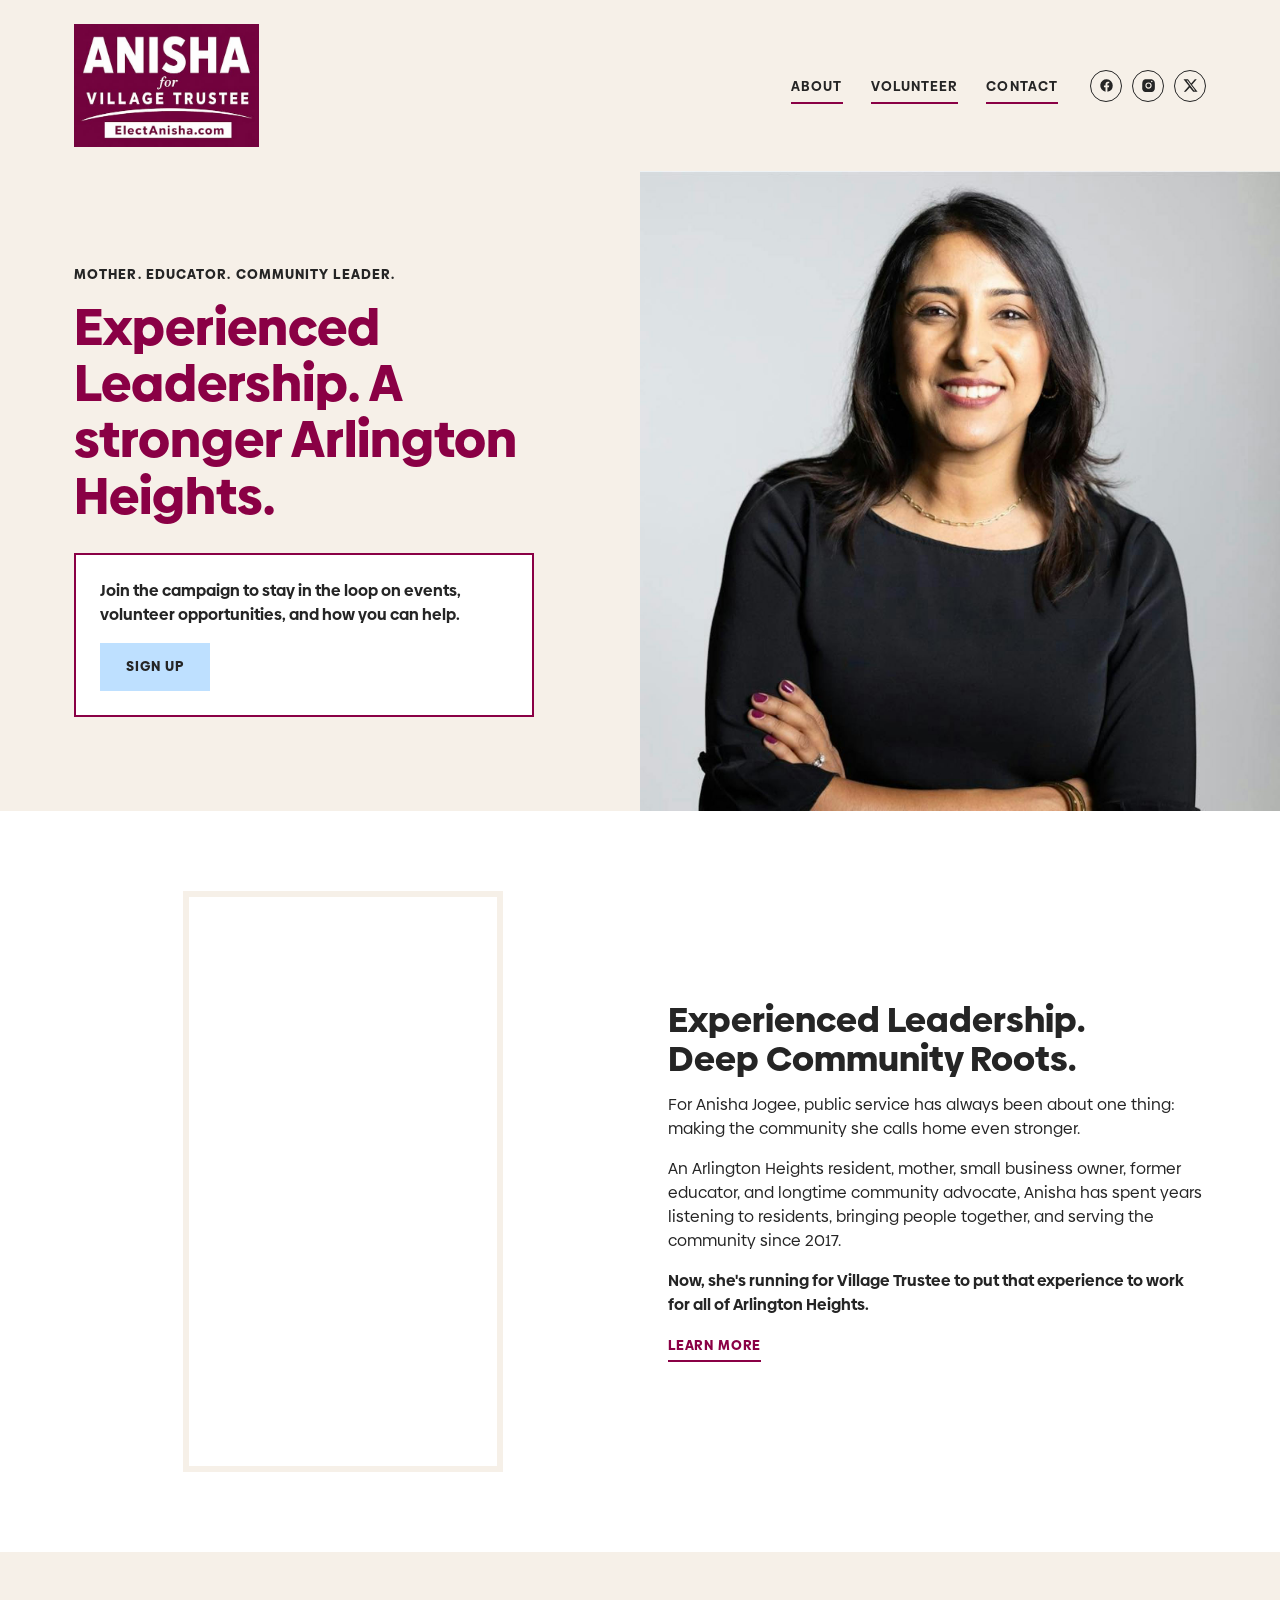
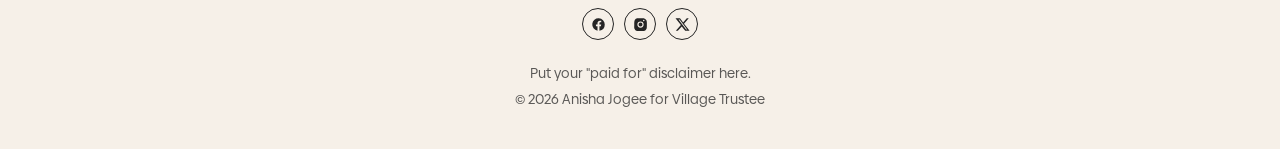
==== index.html @ 83360c0e "Static rebuild of ElectAnisha.com for GitHub Pages Cloned from the designedtorun.com preview (home, " ====
<!doctype html>
<html lang="en">
<head>
<meta charset="utf-8">
<meta name="viewport" content="width=device-width, initial-scale=1">
<title>ElectAnisha.com — Anisha Jogee for Village Trustee</title>
<meta name="description" content="Anisha Jogee for Arlington Heights Village Trustee — Experienced leadership. A stronger Arlington Heights.">
<meta property="og:title" content="ElectAnisha.com">
<meta property="og:description" content="Anisha Jogee for Arlington Heights Village Trustee">
<meta property="og:type" content="website">
<meta property="og:image" content="assets/img/home-hero.jpg">
<link rel="stylesheet" href="assets/css/style.css">
</head>
<body>

<header class="theme-cream">
  <div class="topbar">
    <a class="topbar__logo" href="index.html"><img src="assets/img/logo.png" alt="Anisha for Village Trustee — ElectAnisha.com"></a>
    <div class="topbar__right">
      <nav><ul class="nav">
        <li><a href="about.html">About</a></li>
        <li><a href="volunteer.html">Volunteer</a></li>
        <li><a href="contact.html">Contact</a></li>
      </ul></nav>
      <div class="socials">
        <a href="https://www.facebook.com/ElectAnisha" target="_blank" rel="noopener" aria-label="Facebook"><svg viewBox="0 0 24 24"><path d="M22 12a10 10 0 1 0-11.6 9.9v-7H7.9V12h2.5V9.8c0-2.5 1.5-3.9 3.8-3.9 1.1 0 2.2.2 2.2.2v2.4h-1.3c-1.2 0-1.6.8-1.6 1.6V12h2.8l-.4 2.9h-2.4v7A10 10 0 0 0 22 12z"/></svg></a>
        <a href="https://www.instagram.com/dr.anishajogee" target="_blank" rel="noopener" aria-label="Instagram"><svg viewBox="0 0 24 24"><path d="M12 2c2.7 0 3.1 0 4.1.1 1.1 0 1.8.2 2.5.5.7.3 1.2.6 1.8 1.2.6.6.9 1.1 1.2 1.8.3.7.4 1.4.5 2.5.1 1 .1 1.4.1 4.1s0 3.1-.1 4.1c0 1.1-.2 1.8-.5 2.5-.3.7-.6 1.2-1.2 1.8-.6.6-1.1.9-1.8 1.2-.7.3-1.4.4-2.5.5-1 .1-1.4.1-4.1.1s-3.1 0-4.1-.1c-1.1 0-1.8-.2-2.5-.5-.7-.3-1.2-.6-1.8-1.2-.6-.6-.9-1.1-1.2-1.8-.3-.7-.4-1.4-.5-2.5C2 15.1 2 14.7 2 12s0-3.1.1-4.1c0-1.1.2-1.8.5-2.5.3-.7.6-1.2 1.2-1.8.6-.6 1.1-.9 1.8-1.2.7-.3 1.4-.4 2.5-.5C8.9 2 9.3 2 12 2zm0 5a5 5 0 1 0 0 10 5 5 0 0 0 0-10zm0 8.2a3.2 3.2 0 1 1 0-6.4 3.2 3.2 0 0 1 0 6.4zm5.2-8.4a1.2 1.2 0 1 0 0-2.4 1.2 1.2 0 0 0 0 2.4z"/></svg></a>
        <a href="https://x.com/DrAnishaJogee" target="_blank" rel="noopener" aria-label="X (Twitter)"><svg viewBox="0 0 24 24"><path d="M18.9 2H22l-7.6 8.7L23.3 22h-7l-5.5-7-6.3 7H1.3l8.1-9.3L.8 2h7.2l5 6.6L18.9 2zm-1.2 18h1.7L7.4 4h-1.8l12.1 16z"/></svg></a>
      </div>
    </div>
  </div>
</header>

<section class="hero theme-cream">
  <div class="hero__content">
    <p class="hero__eyebrow">Mother. Educator. Community Leader.</p>
    <h1 class="hero__headline">Experienced Leadership. A stronger Arlington Heights.</h1>
    <div class="signup-card">
      <p>Join the campaign to stay in the loop on events, volunteer opportunities, and how you can help.</p>
      <a class="btn" href="https://docs.google.com/forms/d/e/1FAIpQLSccKlgq-haYI1Z8jzVYo2WdlhYx_IRvHG1Ic175zwZQZdm4eQ/viewform" target="_blank" rel="noopener">Sign Up</a>
    </div>
  </div>
  <div class="hero__image">
    <img src="assets/img/home-hero.jpg" alt="Anisha Jogee">
  </div>
</section>

<section class="section theme-white">
  <div class="wrap intro">
    <div class="intro__video">
      <div style="position:relative;padding-bottom:177.7778%;height:0;">
        <iframe src="https://www.youtube.com/embed/iMR8Ylxnu8o?rel=0" style="position:absolute;top:0;left:0;width:100%;height:100%;border:0;" allowfullscreen loading="lazy" title="Introducing Anisha Jogee"></iframe>
      </div>
    </div>
    <div>
      <h2>Experienced Leadership.<br>Deep Community Roots.</h2>
      <p>For Anisha Jogee, public service has always been about one thing: making the community she calls home even stronger.</p>
      <p>An Arlington Heights resident, mother, small business owner, former educator, and longtime community advocate, Anisha has spent years listening to residents, bringing people together, and serving the community since 2017.</p>
      <p><strong>Now, she's running for Village Trustee to put that experience to work for all of Arlington Heights.</strong></p>
      <a class="btn btn--underline" href="about.html">Learn more</a>
    </div>
  </div>
</section>

<footer class="site-footer theme-cream">
  <div class="wrap">
    <div class="socials">
      <a href="https://www.facebook.com/ElectAnisha" target="_blank" rel="noopener" aria-label="Facebook"><svg viewBox="0 0 24 24"><path d="M22 12a10 10 0 1 0-11.6 9.9v-7H7.9V12h2.5V9.8c0-2.5 1.5-3.9 3.8-3.9 1.1 0 2.2.2 2.2.2v2.4h-1.3c-1.2 0-1.6.8-1.6 1.6V12h2.8l-.4 2.9h-2.4v7A10 10 0 0 0 22 12z"/></svg></a>
      <a href="https://www.instagram.com/dr.anishajogee" target="_blank" rel="noopener" aria-label="Instagram"><svg viewBox="0 0 24 24"><path d="M12 2c2.7 0 3.1 0 4.1.1 1.1 0 1.8.2 2.5.5.7.3 1.2.6 1.8 1.2.6.6.9 1.1 1.2 1.8.3.7.4 1.4.5 2.5.1 1 .1 1.4.1 4.1s0 3.1-.1 4.1c0 1.1-.2 1.8-.5 2.5-.3.7-.6 1.2-1.2 1.8-.6.6-1.1.9-1.8 1.2-.7.3-1.4.4-2.5.5-1 .1-1.4.1-4.1.1s-3.1 0-4.1-.1c-1.1 0-1.8-.2-2.5-.5-.7-.3-1.2-.6-1.8-1.2-.6-.6-.9-1.1-1.2-1.8-.3-.7-.4-1.4-.5-2.5C2 15.1 2 14.7 2 12s0-3.1.1-4.1c0-1.1.2-1.8.5-2.5.3-.7.6-1.2 1.2-1.8.6-.6 1.1-.9 1.8-1.2.7-.3 1.4-.4 2.5-.5C8.9 2 9.3 2 12 2zm0 5a5 5 0 1 0 0 10 5 5 0 0 0 0-10zm0 8.2a3.2 3.2 0 1 1 0-6.4 3.2 3.2 0 0 1 0 6.4zm5.2-8.4a1.2 1.2 0 1 0 0-2.4 1.2 1.2 0 0 0 0 2.4z"/></svg></a>
      <a href="https://x.com/DrAnishaJogee" target="_blank" rel="noopener" aria-label="X (Twitter)"><svg viewBox="0 0 24 24"><path d="M18.9 2H22l-7.6 8.7L23.3 22h-7l-5.5-7-6.3 7H1.3l8.1-9.3L.8 2h7.2l5 6.6L18.9 2zm-1.2 18h1.7L7.4 4h-1.8l12.1 16z"/></svg></a>
    </div>
    <p>Put your "paid for" disclaimer here.</p>
    <p>&copy; <span id="year"></span> Anisha Jogee for Village Trustee</p>
  </div>
</footer>
<script>document.getElementById('year').textContent = new Date().getFullYear();</script>
</body>
</html>
---- assets/css/style.css ----
/* ElectAnisha.com — static rebuild */

@font-face {
  font-family: "Biennale";
  src: url("../fonts/Biennale-Regular.woff2") format("woff2");
  font-weight: 400;
  font-display: swap;
}
@font-face {
  font-family: "Biennale";
  src: url("../fonts/Biennale-Bold.woff2") format("woff2");
  font-weight: 700;
  font-display: swap;
}
@font-face {
  font-family: "Biennale";
  src: url("../fonts/Biennale-Black.woff2") format("woff2");
  font-weight: 900;
  font-display: swap;
}

:root {
  --maroon: #8a0045;
  --maroon-light: #ff7bbe;
  --cream: #f6f0e8;
  --charcoal: #252525;
  --blue: #bee0ff;
  --blue-deep: #0082e1;
  --gold: #c6a15b;
  --white: #ffffff;
  --ink: #252525;
  --max-width: 1180px;
  --font: "Biennale", system-ui, -apple-system, "Segoe UI", Roboto, "Helvetica Neue", Arial, sans-serif;
}

* { box-sizing: border-box; }
html { scroll-behavior: smooth; }
body {
  margin: 0;
  font-family: var(--font);
  color: var(--ink);
  background: var(--white);
  line-height: 1.5;
  font-weight: 500;
}
img { max-width: 100%; display: block; }
a { color: inherit; }
h1, h2, h3, h4, h5, h6 { font-weight: 900; margin: 0 0 0.4em; line-height: 1.1; }
p { margin: 0 0 1em; }
.wrap { max-width: var(--max-width); margin: 0 auto; padding: 0 24px; }

/* ---- Topbar ---- */
.topbar {
  display: flex;
  align-items: center;
  justify-content: space-between;
  gap: 24px;
  max-width: var(--max-width);
  margin: 0 auto;
  padding: 24px;
  flex-wrap: wrap;
}
.topbar__logo img { width: 185px; }
.topbar__right { display: flex; align-items: center; gap: 32px; flex-wrap: wrap; }
.nav { display: flex; gap: 28px; list-style: none; margin: 0; padding: 0; }
.nav a {
  text-decoration: none;
  font-weight: 700;
  font-size: 0.85rem;
  letter-spacing: 0.08em;
  text-transform: uppercase;
  padding-bottom: 6px;
  border-bottom: 2px solid var(--maroon);
}
.socials { display: flex; gap: 10px; }
.socials a {
  width: 32px; height: 32px;
  border: 1px solid currentColor;
  border-radius: 50%;
  display: flex; align-items: center; justify-content: center;
}
.socials svg { width: 15px; height: 15px; fill: currentColor; }

/* section color themes */
.theme-cream { background: var(--cream); color: var(--ink); }
.theme-white { background: var(--white); color: var(--ink); }
.theme-blue  { background: var(--blue); color: var(--ink); }
.theme-charcoal { background: var(--charcoal); color: var(--white); }
.theme-maroon { background: var(--maroon); color: var(--white); }
.theme-charcoal .nav a, .theme-maroon .nav a { border-bottom-color: var(--gold); }

/* ---- Hero (home) ---- */
.hero {
  display: grid;
  grid-template-columns: 1fr 1fr;
  align-items: stretch;
  min-height: 640px;
}
.hero__content {
  display: flex;
  flex-direction: column;
  justify-content: center;
  padding: 48px 24px 48px calc((100vw - var(--max-width)) / 2 + 24px);
  max-width: 620px;
}
.hero__eyebrow {
  text-transform: uppercase;
  font-weight: 900;
  letter-spacing: 0.08em;
  font-size: 0.85rem;
  margin-bottom: 14px;
}
.hero__headline {
  color: var(--maroon);
  font-size: clamp(2.2rem, 4vw, 3.2rem);
  margin-bottom: 28px;
}
.hero__image { position: relative; overflow: hidden; }
.hero__image img { width: 100%; height: 100%; object-fit: cover; }

.signup-card {
  background: var(--white);
  border: 2px solid var(--maroon);
  padding: 24px;
  max-width: 460px;
}
.signup-card p { margin-bottom: 16px; font-weight: 700; }
.btn {
  display: inline-flex;
  align-items: center;
  gap: 8px;
  background: var(--blue);
  color: var(--ink);
  font-weight: 900;
  text-transform: uppercase;
  letter-spacing: 0.06em;
  font-size: 0.85rem;
  text-decoration: none;
  padding: 14px 26px;
  border: none;
  cursor: pointer;
}
.btn--maroon { background: var(--maroon); color: var(--white); }
.btn--underline { background: none; padding: 0 0 4px; border-bottom: 2px solid currentColor; color: var(--maroon); }
.theme-charcoal .btn--underline, .theme-blue .btn--underline { color: inherit; }

/* ---- Generic section ---- */
.section { padding: 80px 0; }
.section--tight { padding: 56px 0; }

/* ---- Home intro (video + text) ---- */
.intro {
  display: grid;
  grid-template-columns: 1fr 1fr;
  gap: 56px;
  align-items: center;
}
.intro__video { max-width: 320px; margin: 0 auto; width: 100%; }
.intro__video > div { border: 6px solid var(--cream); }
.intro h2 { font-size: clamp(1.6rem, 3vw, 2.2rem); }

/* ---- About page ---- */
.about-block h2 { color: var(--maroon); font-size: clamp(1.8rem, 3vw, 2.6rem); margin-bottom: 40px; }
.about-figure {
  float: left;
  width: 38%;
  margin: 0 32px 24px 0;
  border: 8px solid var(--white);
  box-shadow: 0 6px 24px rgba(0,0,0,0.12);
}
.about-figure.right { float: right; margin: 0 0 24px 32px; }
.about-lede {
  color: var(--blue-deep);
  font-size: clamp(1.2rem, 2vw, 1.5rem);
  font-weight: 900;
  margin-bottom: 20px;
}
.about-body { max-width: 900px; }
.about-body::after { content: ""; display: block; clear: both; }
.about-body p { font-size: 1.05rem; }
.about-body strong { color: inherit; }

/* ---- Volunteer CTA split ---- */
.cta-split {
  display: grid;
  grid-template-columns: 1fr 1fr;
  align-items: stretch;
  min-height: 560px;
}
.cta-split__content {
  display: flex;
  flex-direction: column;
  justify-content: center;
  padding: 48px 24px 48px calc((100vw - var(--max-width)) / 2 + 24px);
  max-width: 560px;
}
.cta-split__star { color: var(--maroon); font-size: 1.4rem; margin-bottom: 16px; }
.cta-split h2 { font-size: clamp(1.8rem, 3.4vw, 2.6rem); margin-bottom: 28px; }
.cta-split__image img { width: 100%; height: 100%; object-fit: cover; }
.cta-split__image { position: relative; overflow: hidden; }

.volunteer-text { max-width: 760px; margin: 0 auto; text-align: center; padding: 64px 24px; font-size: clamp(1.2rem, 2vw, 1.6rem); font-weight: 900; }

/* ---- Contact page ---- */
.contact-grid {
  display: grid;
  grid-template-columns: 1fr 1fr;
  gap: 56px;
  align-items: start;
}
.contact-grid h2 { color: var(--gold); font-size: clamp(1.8rem, 3vw, 2.4rem); }
.contact-grid .lede { color: var(--blue); font-weight: 900; font-size: 1.15rem; }
.contact-form iframe {
  width: 100%;
  height: 1050px;
  border: none;
  background: var(--white);
}

/* ---- Footer ---- */
.site-footer {
  padding: 56px 0 32px;
  text-align: center;
}
.site-footer .socials { justify-content: center; margin-bottom: 24px; }
.site-footer p { font-size: 0.85rem; opacity: 0.75; margin-bottom: 6px; }

@media (max-width: 860px) {
  .hero, .cta-split, .intro, .contact-grid { grid-template-columns: 1fr; }
  .hero__image, .cta-split__image { min-height: 320px; order: -1; }
  .hero__content, .cta-split__content { padding: 40px 24px; max-width: none; }
  .about-figure { float: none; width: 70%; margin: 0 auto 24px; display: block; }
  .topbar { padding: 20px; }
}
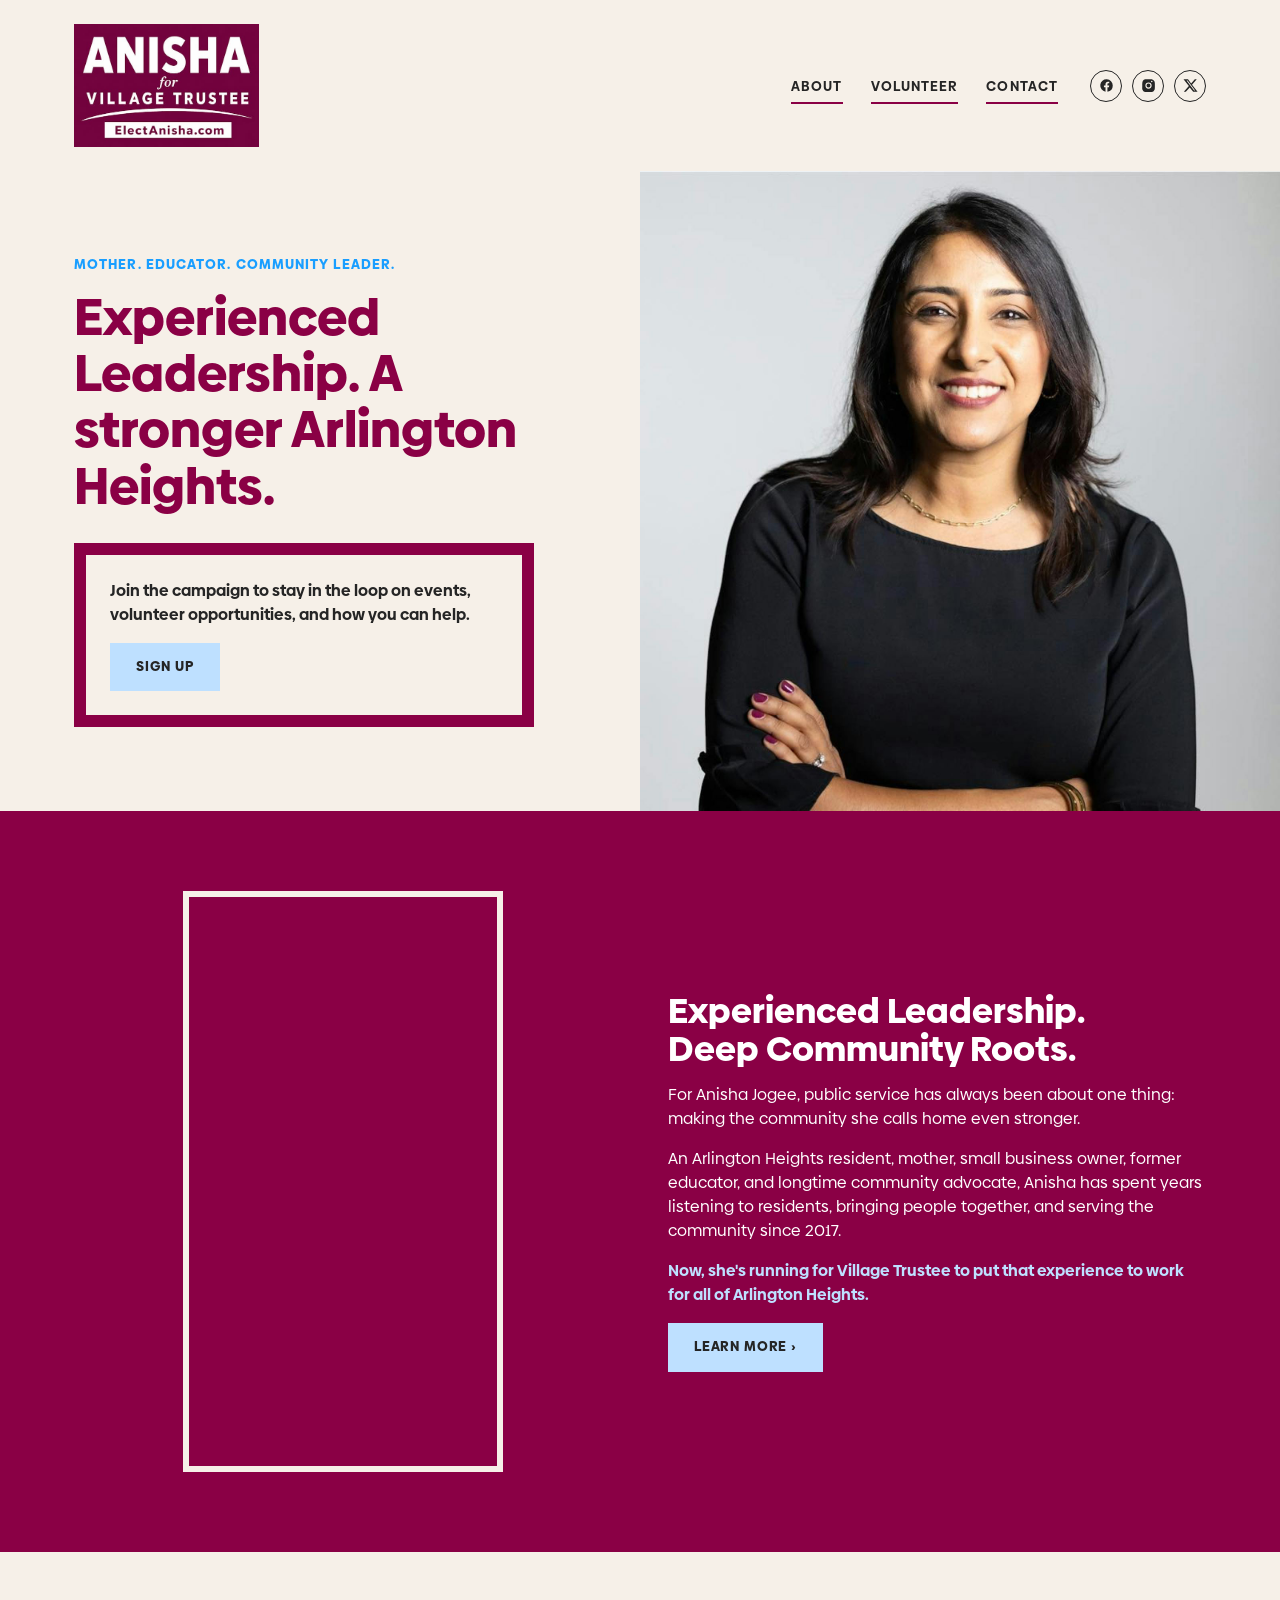
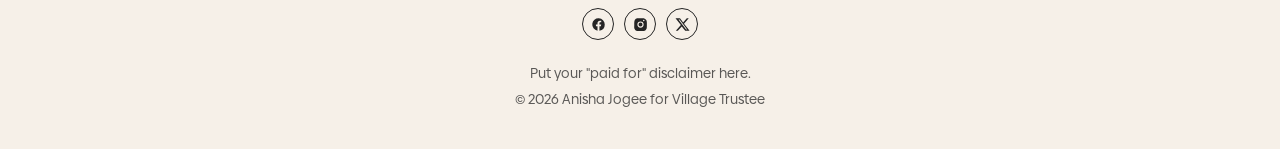
==== commit f0f2864b: "Fix home intro section: use maroon background per source data, correct text/button colors" ====
--- a/index.html
+++ b/index.html
@@ -45,7 +45,7 @@
   </div>
 </section>
 
-<section class="section theme-white">
+<section class="section theme-maroon">
   <div class="wrap intro">
     <div class="intro__video">
       <div style="position:relative;padding-bottom:177.7778%;height:0;">
@@ -56,8 +56,8 @@
       <h2>Experienced Leadership.<br>Deep Community Roots.</h2>
       <p>For Anisha Jogee, public service has always been about one thing: making the community she calls home even stronger.</p>
       <p>An Arlington Heights resident, mother, small business owner, former educator, and longtime community advocate, Anisha has spent years listening to residents, bringing people together, and serving the community since 2017.</p>
-      <p><strong>Now, she's running for Village Trustee to put that experience to work for all of Arlington Heights.</strong></p>
-      <a class="btn btn--underline" href="about.html">Learn more</a>
+      <p class="intro__highlight"><strong>Now, she's running for Village Trustee to put that experience to work for all of Arlington Heights.</strong></p>
+      <a class="btn" href="about.html">Learn More &rsaquo;</a>
     </div>
   </div>
 </section>
--- a/assets/css/style.css
+++ b/assets/css/style.css
@@ -109,6 +109,7 @@
   letter-spacing: 0.08em;
   font-size: 0.85rem;
   margin-bottom: 14px;
+  color: #199eff;
 }
 .hero__headline {
   color: var(--maroon);
@@ -119,8 +120,8 @@
 .hero__image img { width: 100%; height: 100%; object-fit: cover; }
 
 .signup-card {
-  background: var(--white);
-  border: 2px solid var(--maroon);
+  background: var(--cream);
+  border: 12px solid var(--maroon);
   padding: 24px;
   max-width: 460px;
 }
@@ -158,6 +159,7 @@
 .intro__video { max-width: 320px; margin: 0 auto; width: 100%; }
 .intro__video > div { border: 6px solid var(--cream); }
 .intro h2 { font-size: clamp(1.6rem, 3vw, 2.2rem); }
+.intro__highlight { color: var(--blue); }
 
 /* ---- About page ---- */
 .about-block h2 { color: var(--maroon); font-size: clamp(1.8rem, 3vw, 2.6rem); margin-bottom: 40px; }
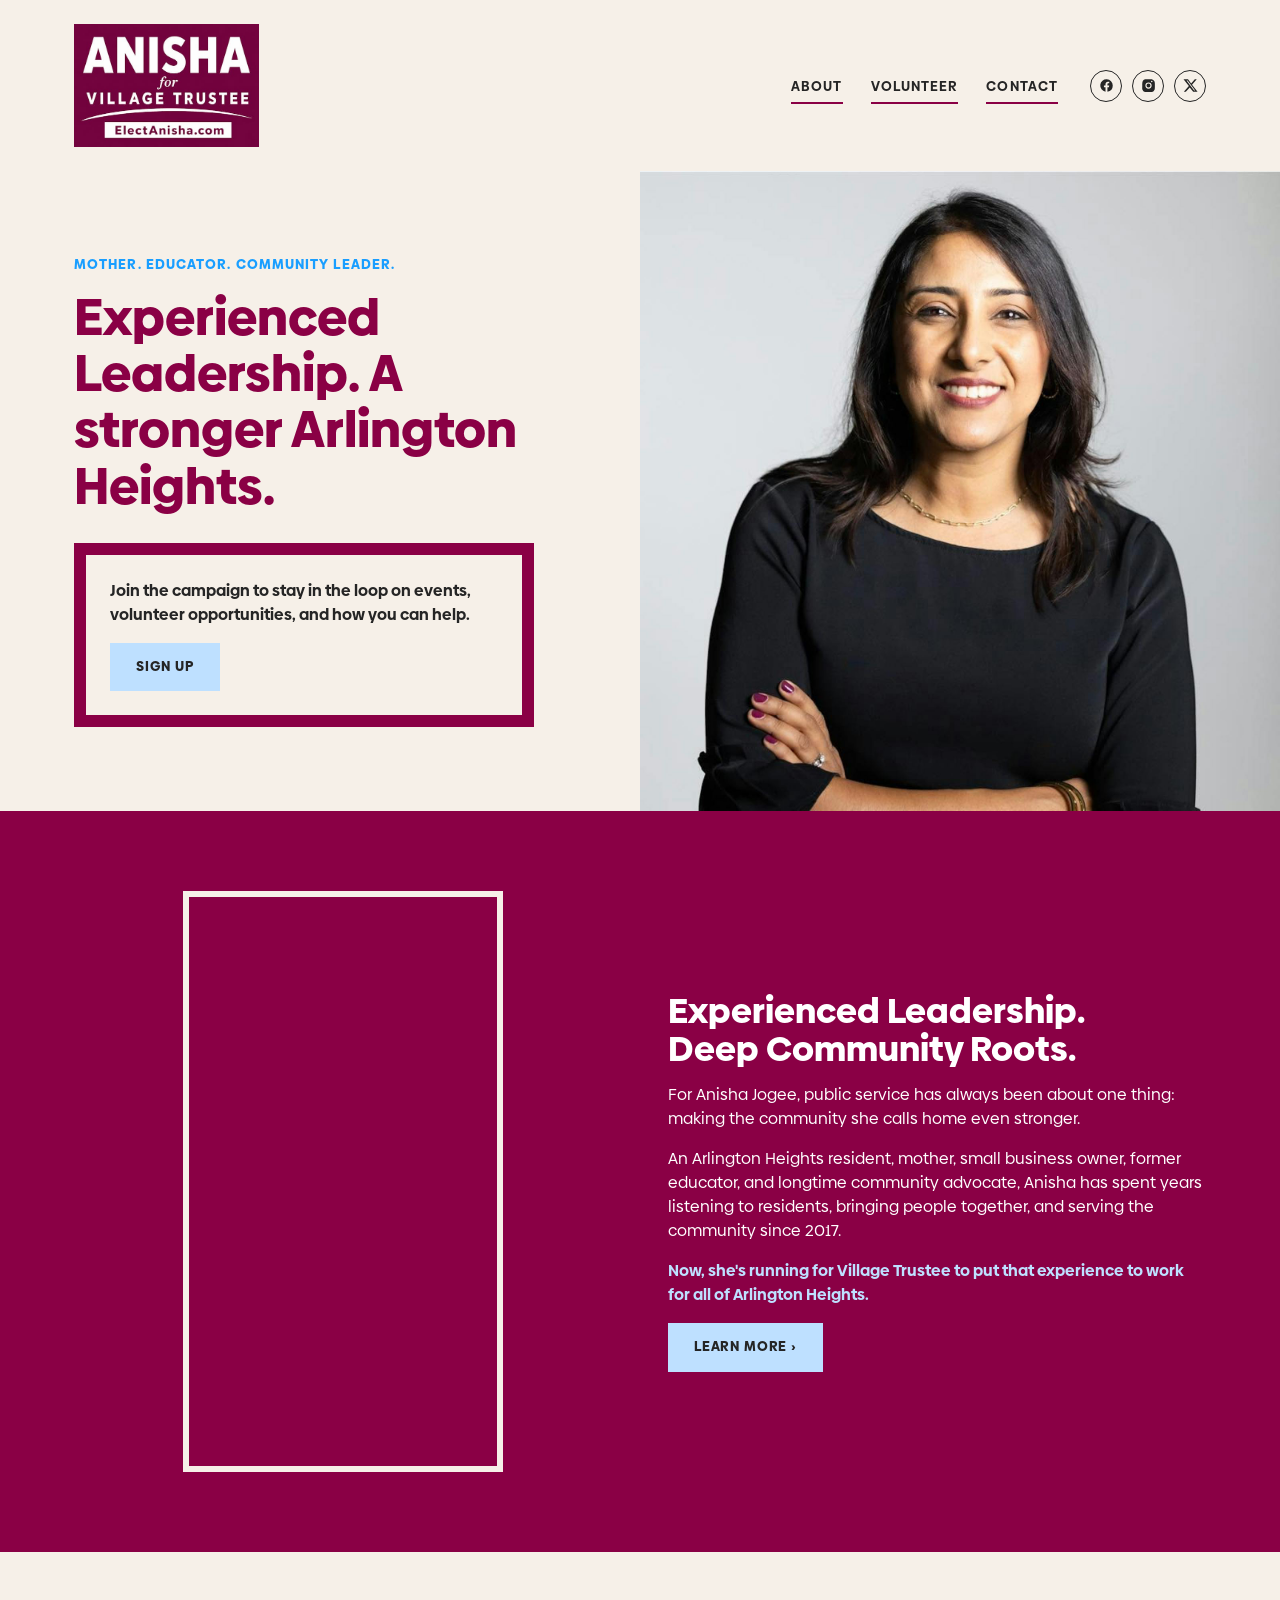
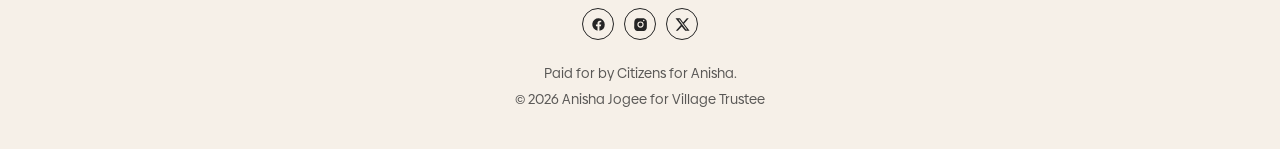
==== commit bf6c1f52: "Set footer disclaimer to Paid for by Citizens for Anisha" ====
--- a/index.html
+++ b/index.html
@@ -69,7 +69,7 @@
       <a href="https://www.instagram.com/dr.anishajogee" target="_blank" rel="noopener" aria-label="Instagram"><svg viewBox="0 0 24 24"><path d="M12 2c2.7 0 3.1 0 4.1.1 1.1 0 1.8.2 2.5.5.7.3 1.2.6 1.8 1.2.6.6.9 1.1 1.2 1.8.3.7.4 1.4.5 2.5.1 1 .1 1.4.1 4.1s0 3.1-.1 4.1c0 1.1-.2 1.8-.5 2.5-.3.7-.6 1.2-1.2 1.8-.6.6-1.1.9-1.8 1.2-.7.3-1.4.4-2.5.5-1 .1-1.4.1-4.1.1s-3.1 0-4.1-.1c-1.1 0-1.8-.2-2.5-.5-.7-.3-1.2-.6-1.8-1.2-.6-.6-.9-1.1-1.2-1.8-.3-.7-.4-1.4-.5-2.5C2 15.1 2 14.7 2 12s0-3.1.1-4.1c0-1.1.2-1.8.5-2.5.3-.7.6-1.2 1.2-1.8.6-.6 1.1-.9 1.8-1.2.7-.3 1.4-.4 2.5-.5C8.9 2 9.3 2 12 2zm0 5a5 5 0 1 0 0 10 5 5 0 0 0 0-10zm0 8.2a3.2 3.2 0 1 1 0-6.4 3.2 3.2 0 0 1 0 6.4zm5.2-8.4a1.2 1.2 0 1 0 0-2.4 1.2 1.2 0 0 0 0 2.4z"/></svg></a>
       <a href="https://x.com/DrAnishaJogee" target="_blank" rel="noopener" aria-label="X (Twitter)"><svg viewBox="0 0 24 24"><path d="M18.9 2H22l-7.6 8.7L23.3 22h-7l-5.5-7-6.3 7H1.3l8.1-9.3L.8 2h7.2l5 6.6L18.9 2zm-1.2 18h1.7L7.4 4h-1.8l12.1 16z"/></svg></a>
     </div>
-    <p>Put your "paid for" disclaimer here.</p>
+    <p>Paid for by Citizens for Anisha.</p>
     <p>&copy; <span id="year"></span> Anisha Jogee for Village Trustee</p>
   </div>
 </footer>
--- a/assets/css/style.css
+++ b/assets/css/style.css
@@ -42,6 +42,7 @@
   background: var(--white);
   line-height: 1.5;
   font-weight: 500;
+  font-synthesis: none;
 }
 img { max-width: 100%; display: block; }
 a { color: inherit; }
@@ -172,15 +173,15 @@
 }
 .about-figure.right { float: right; margin: 0 0 24px 32px; }
 .about-lede {
-  color: var(--blue-deep);
-  font-size: clamp(1.2rem, 2vw, 1.5rem);
+  color: #37aaff;
+  font-size: clamp(1.3rem, 2.4vw, 1.7rem);
   font-weight: 900;
   margin-bottom: 20px;
 }
 .about-body { max-width: 900px; }
 .about-body::after { content: ""; display: block; clear: both; }
 .about-body p { font-size: 1.05rem; }
-.about-body strong { color: inherit; }
+.about-body strong { color: #149cff; }
 
 /* ---- Volunteer CTA split ---- */
 .cta-split {
@@ -201,7 +202,7 @@
 .cta-split__image img { width: 100%; height: 100%; object-fit: cover; }
 .cta-split__image { position: relative; overflow: hidden; }
 
-.volunteer-text { max-width: 760px; margin: 0 auto; text-align: center; padding: 64px 24px; font-size: clamp(1.2rem, 2vw, 1.6rem); font-weight: 900; }
+.volunteer-text { max-width: 1100px; margin: 0 auto; text-align: left; padding: 64px 24px; font-size: clamp(1.6rem, 3vw, 2.4rem); line-height: 1.18; font-weight: 900; color: var(--maroon); }
 
 /* ---- Contact page ---- */
 .contact-grid {
